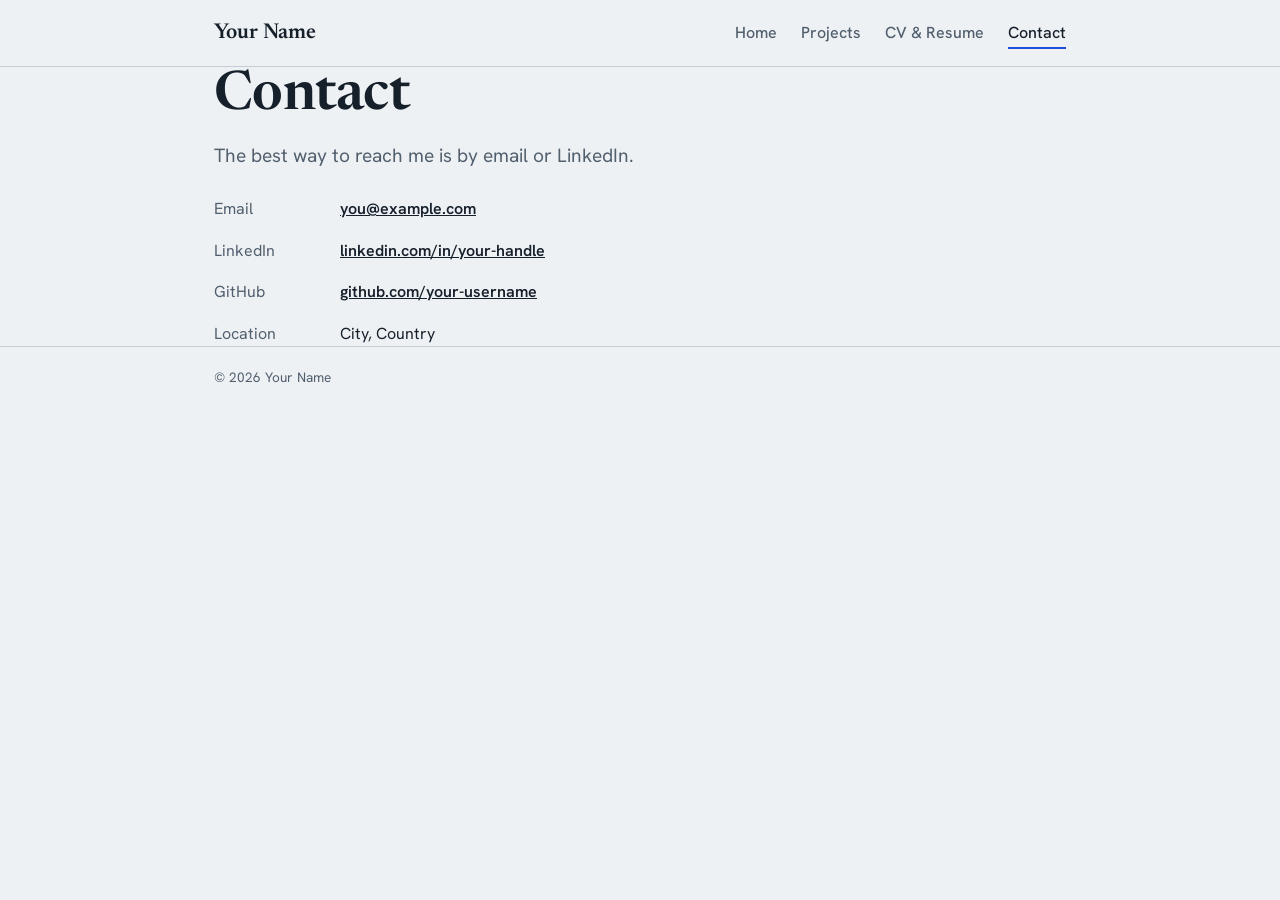
==== contact.html @ a4df294e "Update contact information in contact.html" ====
<!DOCTYPE html>
<html lang="en">
<head>
<meta charset="utf-8">
<meta name="viewport" content="width=device-width, initial-scale=1">
<title>Contact – Your Name</title>
<meta name="description" content="How to get in touch with Zach.">
<link rel="preconnect" href="https://fonts.googleapis.com">
<link rel="preconnect" href="https://fonts.gstatic.com" crossorigin>
<link href="https://fonts.googleapis.com/css2?family=Newsreader:opsz,wght@6..72,400;6..72,600&family=Hanken+Grotesk:wght@400;500;600&display=swap" rel="stylesheet">
<link rel="stylesheet" href="style.css">
</head>
<body>
<header>
  <div class="wrap">
    <a class="brand" href="index.html">Your Name</a>
    <nav aria-label="Main">
      <ul>
        <li><a href="index.html">Home</a></li>
        <li><a href="projects.html">Projects</a></li>
        <li><a href="cv.html">CV &amp; Resume</a></li>
        <li><a href="contact.html" aria-current="page">Contact</a></li>
      </ul>
    </nav>
  </div>
</header>

<main class="wrap">
  <h1>Contact</h1>
  <p class="lead">The best way to reach me is by email or LinkedIn.</p>
  <ul class="contact-list">
    <li><span>Email</span><a href="mailto:zachary.zcb@gmail.com">you@example.com</a></li>
    <li><span>LinkedIn</span><a href="https://www.linkedin.com/in/zachary-brooks-18692b203/" target="_blank" rel="noopener">linkedin.com/in/your-handle</a></li>
    <li><span>GitHub</span><a href="https://github.com/zachzcb3" target="_blank" rel="noopener">github.com/your-username</a></li>
    <li><span>Location</span>City, Country</li>
  </ul>
</main>

<footer><div class="wrap">&copy; <span id="y"></span> Your Name</div></footer>
<script>document.getElementById('y').textContent=new Date().getFullYear();</script>
</body>
</html>
---- style.css ----
:root{
  --bg:#EEF1F4; --panel:#E2E8EE; --ink:#16202B; --muted:#52606E; --line:#C5CED8; --accent:#1F4FD8; --accent-ink:#fff;
  --serif:"Newsreader",Georgia,serif; --sans:"Hanken Grotesk",system-ui,sans-serif;
}
@media (prefers-color-scheme:dark){
  :root{--bg:#0F1620;--panel:#18222F;--ink:#E7ECF2;--muted:#9AA8B8;--line:#2A3646;--accent:#6D93FF;--accent-ink:#0F1620}
}
*{box-sizing:border-box}
body{margin:0;background:var(--bg);color:var(--ink);font:400 1rem/1.6 var(--sans)}
a{color:inherit}
:focus-visible{outline:3px solid var(--accent);outline-offset:3px}
.wrap{max-width:900px;margin:0 auto;padding:0 1.5rem}

/* header + nav */
header{border-bottom:1px solid var(--line)}
header .wrap{display:flex;justify-content:space-between;align-items:center;flex-wrap:wrap;gap:.75rem 2rem;padding-top:1.25rem;padding-bottom:1.25rem}
.brand{font:600 1.35rem var(--serif);text-decoration:none}
nav ul{display:flex;gap:1.5rem;list-style:none;margin:0;padding:0}
nav a{text-decoration:none;color:var(--muted);font-weight:500;padding:.25rem 0}
nav a:hover{color:var(--ink)}
nav a[aria-current="page"]{color:var(--ink);border-bottom:2px solid var(--accent)}

main{padding:3.5rem 0 4rem}
h1{font:600 clamp(2.2rem,6vw,3.4rem)/1.08 var(--serif);margin:0 0 1rem;letter-spacing:-.01em}
h2{font:600 1.6rem/1.2 var(--serif);margin:3rem 0 1.25rem;padding-bottom:.5rem;border-bottom:1px solid var(--line)}
h3{font:600 1.15rem/1.3 var(--sans);margin:0}
p{max-width:68ch;margin:0 0 1rem}
.lead{font-size:1.2rem;color:var(--muted)}
.muted{color:var(--muted)}

/* buttons */
.actions{display:flex;flex-wrap:wrap;gap:.75rem;margin-top:1.75rem}
.btn{display:inline-block;padding:.7rem 1.2rem;border:1.5px solid var(--ink);border-radius:6px;text-decoration:none;font-weight:600}
.btn:hover{background:var(--panel)}
.btn.primary{background:var(--accent);border-color:var(--accent);color:var(--accent-ink)}
.btn.primary:hover{filter:brightness(1.08);background:var(--accent)}

/* CV timeline */
.job{display:grid;grid-template-columns:130px 1fr;gap:1.5rem;padding-bottom:1.75rem;margin-bottom:1.75rem;border-bottom:1px dashed var(--line)}
.job:last-child{border:0;margin-bottom:0}
.dates{color:var(--muted);font-size:.9rem;padding-top:.2rem}
.org{color:var(--muted);margin:0 0 .6rem}
.job ul{margin:0;padding-left:1.1rem}
.job li{margin-bottom:.35rem;max-width:68ch}
.tags{display:flex;flex-wrap:wrap;gap:.5rem;padding:0;list-style:none;margin:.75rem 0 0}
.tags li{background:var(--panel);padding:.2rem .75rem;border-radius:99px;font-size:.88rem}

/* projects */
.project{padding:1.5rem 0;border-bottom:1px solid var(--line)}
.project:first-of-type{padding-top:0}
.project h3{font-size:1.3rem;margin-bottom:.4rem}
.project p{margin-bottom:.5rem}
.project .links{display:flex;gap:1.25rem;margin-top:.75rem;font-weight:600}
.project .links a{color:var(--accent)}

/* contact */
.contact-list{list-style:none;padding:0;margin:1.5rem 0 0;display:grid;gap:1rem}
.contact-list li{display:grid;grid-template-columns:110px 1fr;gap:1rem}
.contact-list span{color:var(--muted)}
.contact-list a{font-weight:600}

footer{border-top:1px solid var(--line);color:var(--muted);font-size:.85rem}
footer .wrap{padding-top:1.25rem;padding-bottom:1.25rem}

@media (max-width:640px){
  .job,.contact-list li{grid-template-columns:1fr;gap:.25rem}
  main{padding-top:2.5rem}
}
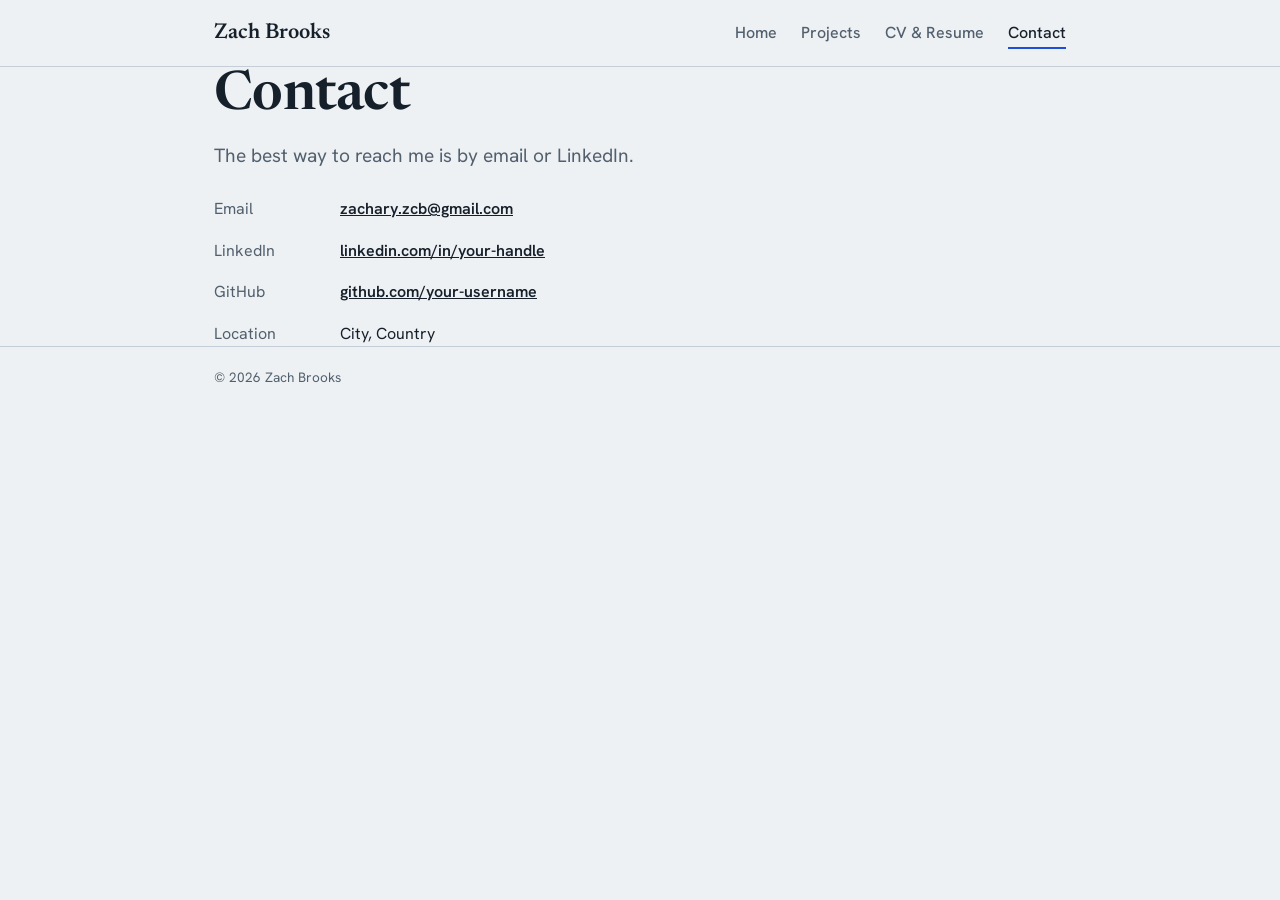
==== commit c9575c5f: "Update contact.html" ====
--- a/contact.html
+++ b/contact.html
@@ -3,7 +3,7 @@
 <head>
 <meta charset="utf-8">
 <meta name="viewport" content="width=device-width, initial-scale=1">
-<title>Contact – Your Name</title>
+<title>Contact – Zach Brooks</title>
 <meta name="description" content="How to get in touch with Zach.">
 <link rel="preconnect" href="https://fonts.googleapis.com">
 <link rel="preconnect" href="https://fonts.gstatic.com" crossorigin>
@@ -13,7 +13,7 @@
 <body>
 <header>
   <div class="wrap">
-    <a class="brand" href="index.html">Your Name</a>
+    <a class="brand" href="index.html">Zach Brooks</a>
     <nav aria-label="Main">
       <ul>
         <li><a href="index.html">Home</a></li>
@@ -29,14 +29,14 @@
   <h1>Contact</h1>
   <p class="lead">The best way to reach me is by email or LinkedIn.</p>
   <ul class="contact-list">
-    <li><span>Email</span><a href="mailto:zachary.zcb@gmail.com">you@example.com</a></li>
+    <li><span>Email</span><a href="mailto:zachary.zcb@gmail.com">zachary.zcb@gmail.com</a></li>
     <li><span>LinkedIn</span><a href="https://www.linkedin.com/in/zachary-brooks-18692b203/" target="_blank" rel="noopener">linkedin.com/in/your-handle</a></li>
     <li><span>GitHub</span><a href="https://github.com/zachzcb3" target="_blank" rel="noopener">github.com/your-username</a></li>
     <li><span>Location</span>City, Country</li>
   </ul>
 </main>
 
-<footer><div class="wrap">&copy; <span id="y"></span> Your Name</div></footer>
+<footer><div class="wrap">&copy; <span id="y"></span> Zach Brooks</div></footer>
 <script>document.getElementById('y').textContent=new Date().getFullYear();</script>
 </body>
 </html>
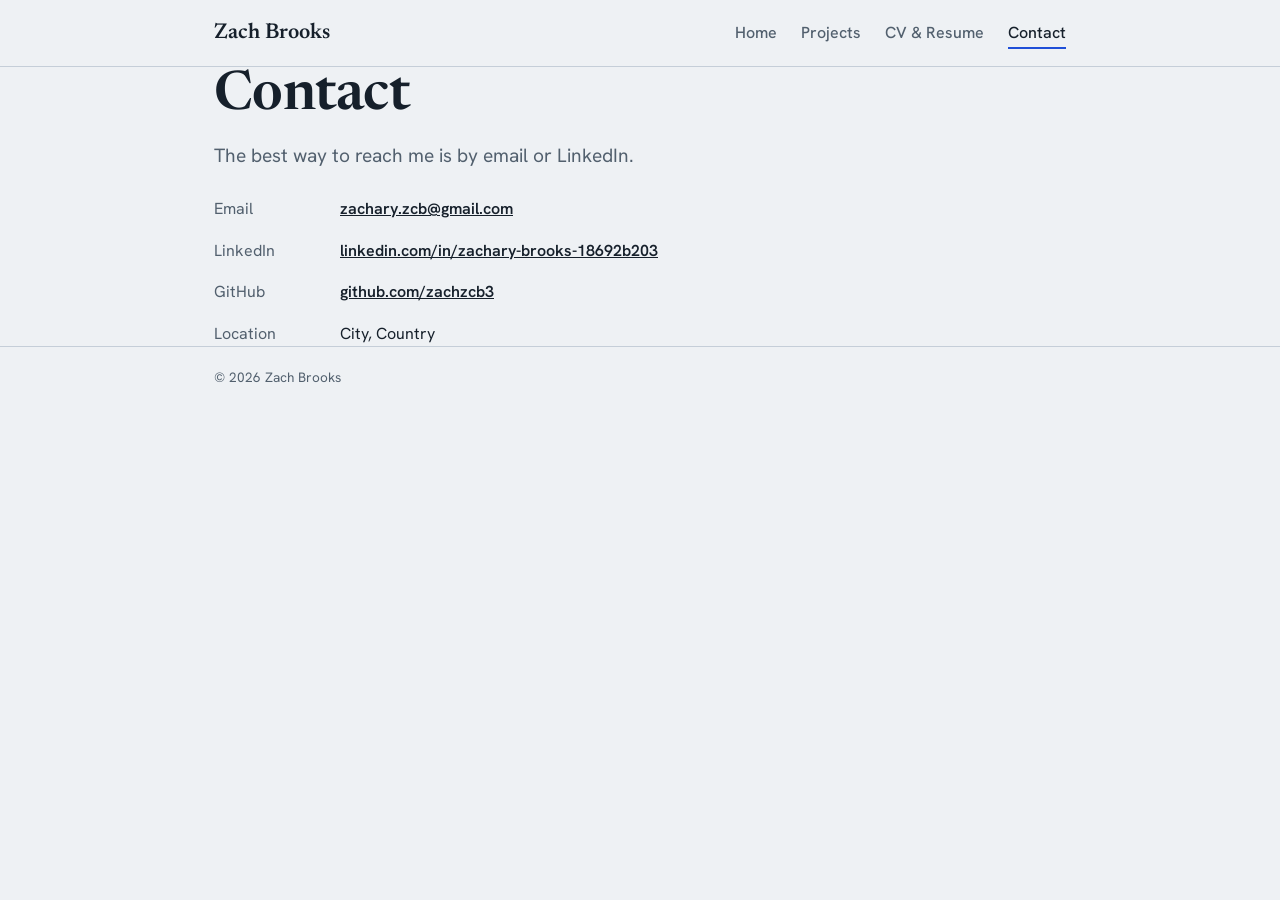
==== commit 181b0365: "Update LinkedIn and GitHub links in contact.html" ====
--- a/contact.html
+++ b/contact.html
@@ -30,8 +30,8 @@
   <p class="lead">The best way to reach me is by email or LinkedIn.</p>
   <ul class="contact-list">
     <li><span>Email</span><a href="mailto:zachary.zcb@gmail.com">zachary.zcb@gmail.com</a></li>
-    <li><span>LinkedIn</span><a href="https://www.linkedin.com/in/zachary-brooks-18692b203/" target="_blank" rel="noopener">linkedin.com/in/your-handle</a></li>
-    <li><span>GitHub</span><a href="https://github.com/zachzcb3" target="_blank" rel="noopener">github.com/your-username</a></li>
+    <li><span>LinkedIn</span><a href="https://www.linkedin.com/in/zachary-brooks-18692b203/" target="_blank" rel="noopener">linkedin.com/in/zachary-brooks-18692b203</a></li>
+    <li><span>GitHub</span><a href="https://github.com/zachzcb3" target="_blank" rel="noopener">github.com/zachzcb3</a></li>
     <li><span>Location</span>City, Country</li>
   </ul>
 </main>
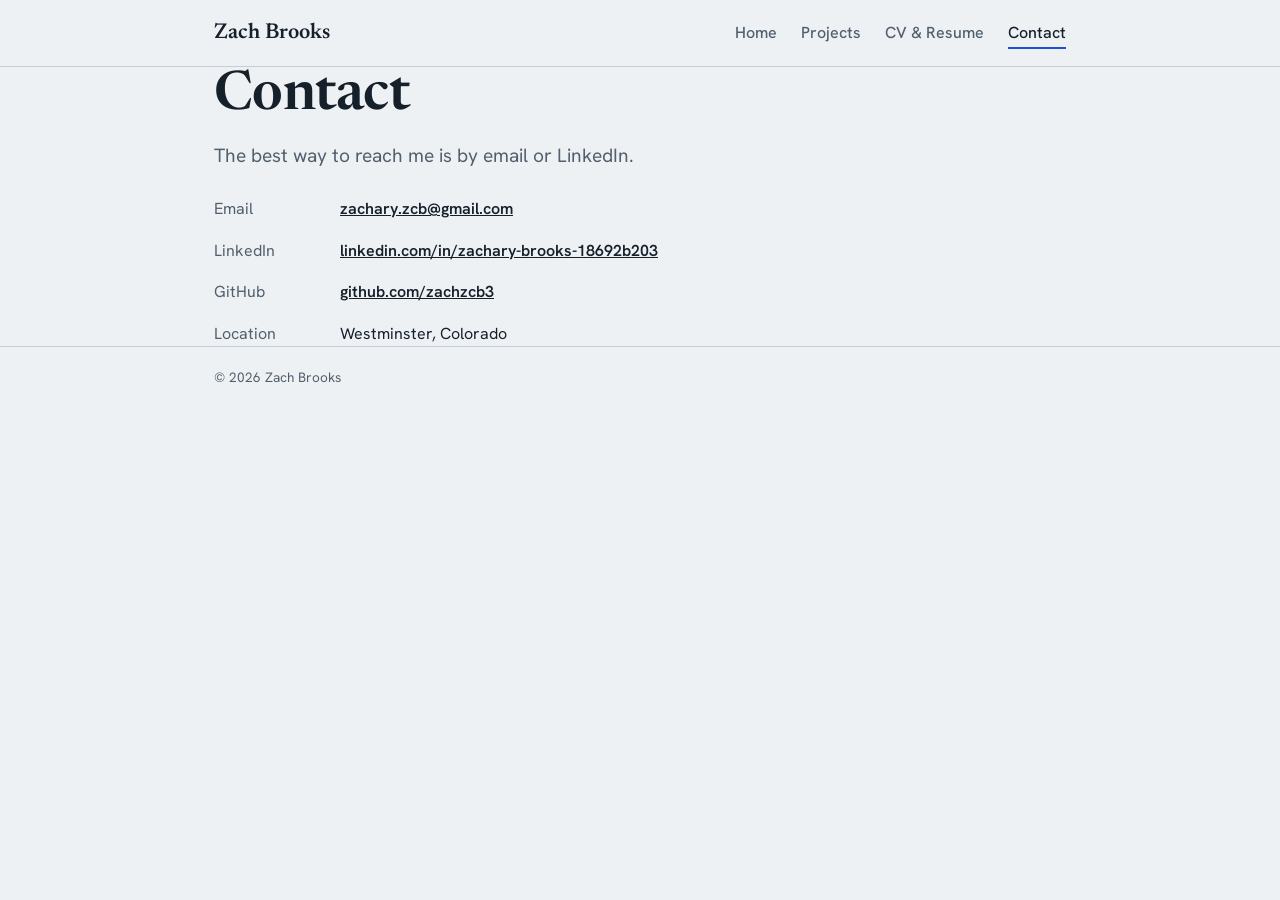
==== commit e740f1a7: "Update location in contact.html" ====
--- a/contact.html
+++ b/contact.html
@@ -32,7 +32,7 @@
     <li><span>Email</span><a href="mailto:zachary.zcb@gmail.com">zachary.zcb@gmail.com</a></li>
     <li><span>LinkedIn</span><a href="https://www.linkedin.com/in/zachary-brooks-18692b203/" target="_blank" rel="noopener">linkedin.com/in/zachary-brooks-18692b203</a></li>
     <li><span>GitHub</span><a href="https://github.com/zachzcb3" target="_blank" rel="noopener">github.com/zachzcb3</a></li>
-    <li><span>Location</span>City, Country</li>
+    <li><span>Location</span>Westminster, Colorado</li>
   </ul>
 </main>
 
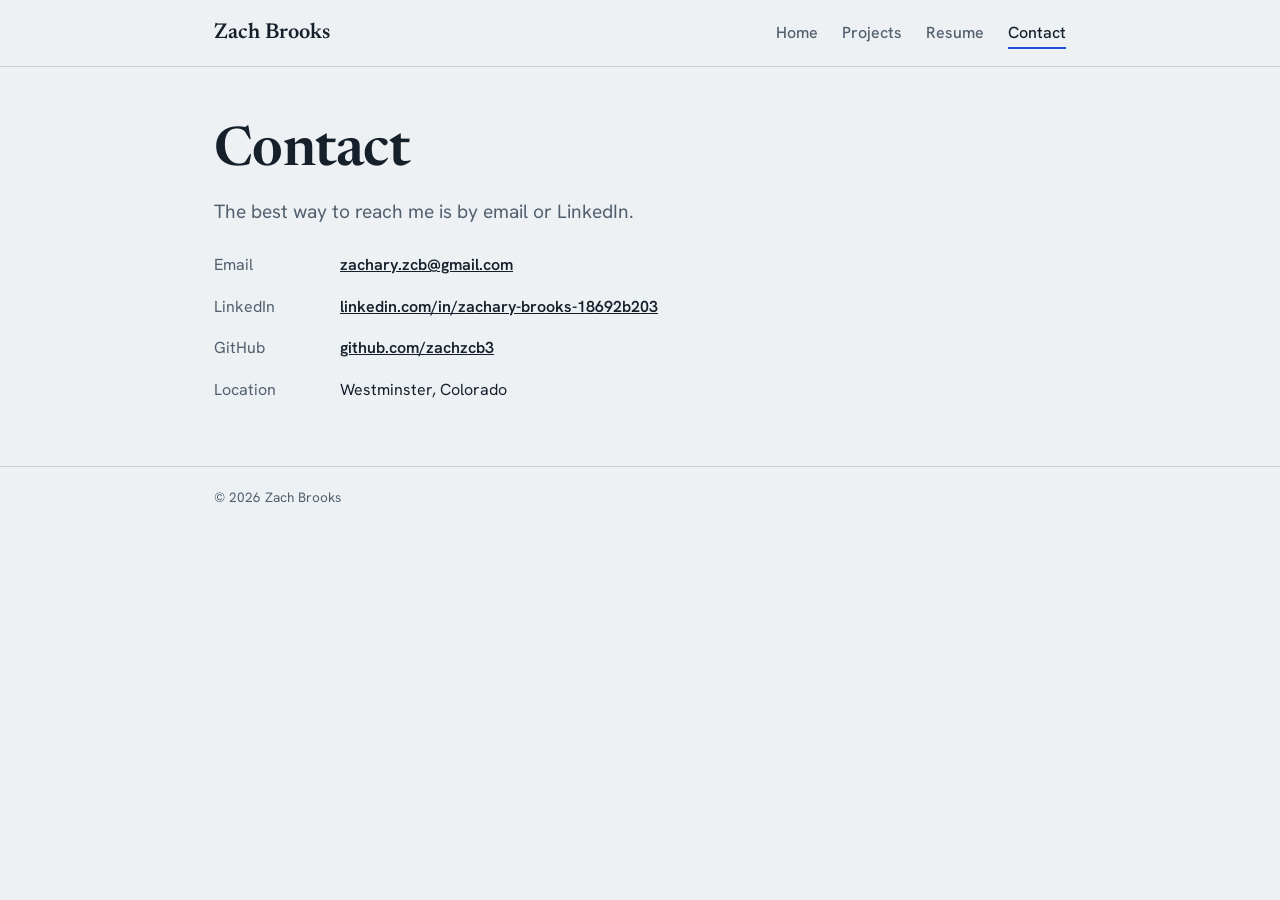
==== commit bfd52150: "Change 'CV & Resume' link text to 'Resume'" ====
--- a/contact.html
+++ b/contact.html
@@ -18,7 +18,7 @@
       <ul>
         <li><a href="index.html">Home</a></li>
         <li><a href="projects.html">Projects</a></li>
-        <li><a href="cv.html">CV &amp; Resume</a></li>
+        <li><a href="cv.html">Resume</a></li>
         <li><a href="contact.html" aria-current="page">Contact</a></li>
       </ul>
     </nav>
--- a/style.css
+++ b/style.css
@@ -16,11 +16,11 @@
 header .wrap{display:flex;justify-content:space-between;align-items:center;flex-wrap:wrap;gap:.75rem 2rem;padding-top:1.25rem;padding-bottom:1.25rem}
 .brand{font:600 1.35rem var(--serif);text-decoration:none}
 nav ul{display:flex;gap:1.5rem;list-style:none;margin:0;padding:0}
-nav a{text-decoration:none;color:var(--muted);font-weight:500;padding:.25rem 0}
+nav a{white-space:nowrap;text-decoration:none;color:var(--muted);font-weight:500;padding:.25rem 0}
 nav a:hover{color:var(--ink)}
 nav a[aria-current="page"]{color:var(--ink);border-bottom:2px solid var(--accent)}
 
-main{padding:3.5rem 0 4rem}
+main.wrap{padding-top:3.5rem;padding-bottom:4rem}
 h1{font:600 clamp(2.2rem,6vw,3.4rem)/1.08 var(--serif);margin:0 0 1rem;letter-spacing:-.01em}
 h2{font:600 1.6rem/1.2 var(--serif);margin:3rem 0 1.25rem;padding-bottom:.5rem;border-bottom:1px solid var(--line)}
 h3{font:600 1.15rem/1.3 var(--sans);margin:0}
@@ -62,7 +62,13 @@
 footer{border-top:1px solid var(--line);color:var(--muted);font-size:.85rem}
 footer .wrap{padding-top:1.25rem;padding-bottom:1.25rem}
 
+.intro{display:grid;grid-template-columns:1fr 300px;gap:2rem;align-items:center;margin-bottom:1.5rem}
+.intro-text p:last-child{margin-bottom:0}
+.intro-photo{width:300px;height:300px;object-fit:cover;object-position:50% 25%;border-radius:12px;border:3px solid var(--line)}
 @media (max-width:640px){
   .job,.contact-list li{grid-template-columns:1fr;gap:.25rem}
-  main{padding-top:2.5rem}
+  main.wrap{padding-top:2.5rem}
+  nav ul{gap:1rem;flex-wrap:wrap}
+  .intro{grid-template-columns:1fr}
+  .intro-photo{order:-1;width:140px;height:140px}
 }
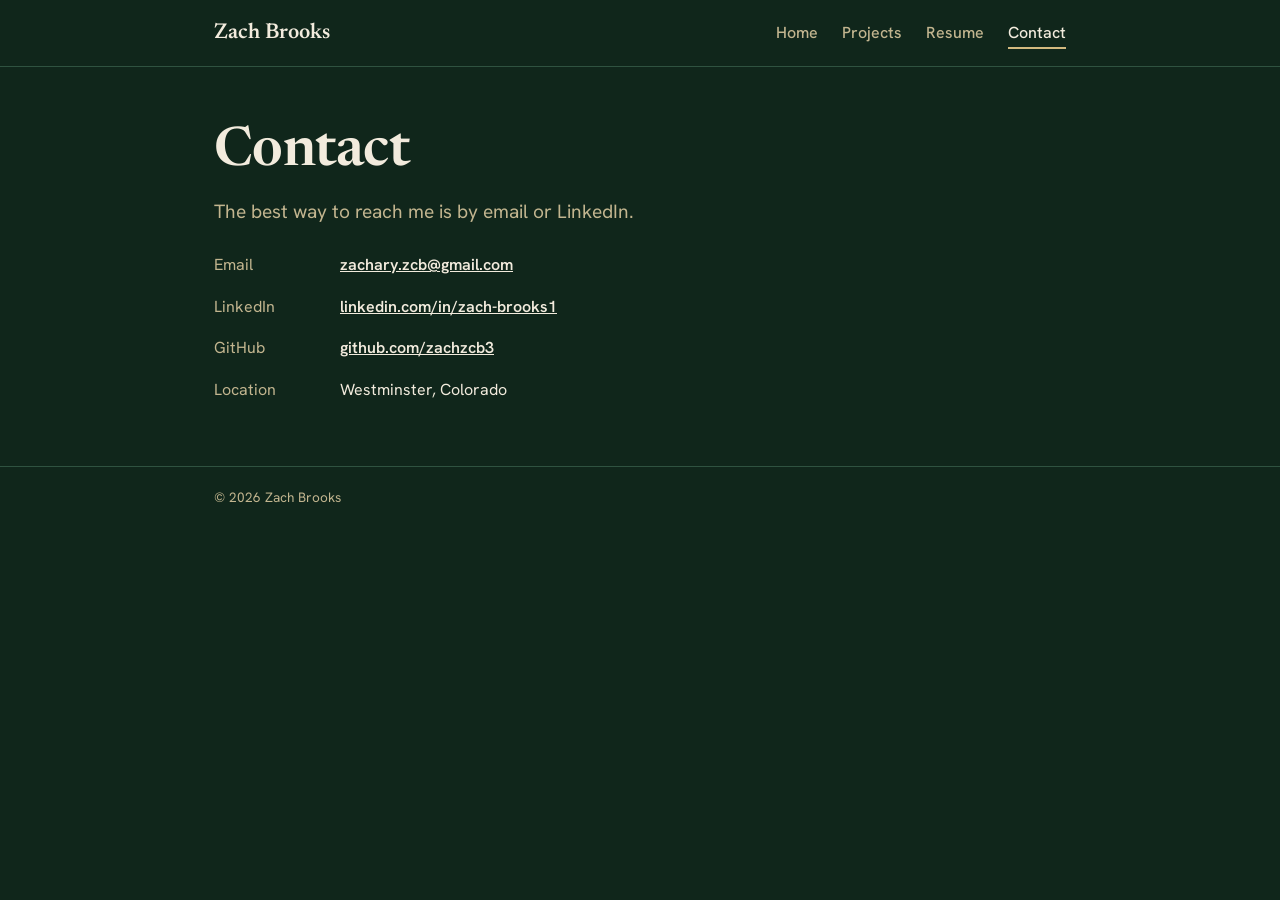
==== commit f47e4aaf: "Update LinkedIn link in contact.html" ====
--- a/contact.html
+++ b/contact.html
@@ -30,7 +30,7 @@
   <p class="lead">The best way to reach me is by email or LinkedIn.</p>
   <ul class="contact-list">
     <li><span>Email</span><a href="mailto:zachary.zcb@gmail.com">zachary.zcb@gmail.com</a></li>
-    <li><span>LinkedIn</span><a href="https://www.linkedin.com/in/zachary-brooks-18692b203/" target="_blank" rel="noopener">linkedin.com/in/zachary-brooks-18692b203</a></li>
+    <li><span>LinkedIn</span><a href="www.linkedin.com/in/zach-brooks1" target="_blank" rel="noopener">linkedin.com/in/zach-brooks1</a></li>
     <li><span>GitHub</span><a href="https://github.com/zachzcb3" target="_blank" rel="noopener">github.com/zachzcb3</a></li>
     <li><span>Location</span>Westminster, Colorado</li>
   </ul>
--- a/style.css
+++ b/style.css
@@ -1,9 +1,8 @@
 :root{
-  --bg:#EEF1F4; --panel:#E2E8EE; --ink:#16202B; --muted:#52606E; --line:#C5CED8; --accent:#1F4FD8; --accent-ink:#fff;
+  color-scheme:dark;
+  --bg:#10261B; --panel:#183526; --ink:#F2EBDD; --muted:#C2B58F; --line:#2F5240;
+  --accent:#D2B97F;--btn:#B3202B; --btn-ink:#fff;
   --serif:"Newsreader",Georgia,serif; --sans:"Hanken Grotesk",system-ui,sans-serif;
-}
-@media (prefers-color-scheme:dark){
-  :root{--bg:#0F1620;--panel:#18222F;--ink:#E7ECF2;--muted:#9AA8B8;--line:#2A3646;--accent:#6D93FF;--accent-ink:#0F1620}
 }
 *{box-sizing:border-box}
 body{margin:0;background:var(--bg);color:var(--ink);font:400 1rem/1.6 var(--sans)}
@@ -32,8 +31,8 @@
 .actions{display:flex;flex-wrap:wrap;gap:.75rem;margin-top:1.75rem}
 .btn{display:inline-block;padding:.7rem 1.2rem;border:1.5px solid var(--ink);border-radius:6px;text-decoration:none;font-weight:600}
 .btn:hover{background:var(--panel)}
-.btn.primary{background:var(--accent);border-color:var(--accent);color:var(--accent-ink)}
-.btn.primary:hover{filter:brightness(1.08);background:var(--accent)}
+.btn.primary{background:var(--btn);border-color:var(--btn);color:var(--btn-ink)}
+.btn.primary:hover{filter:brightness(1.15);background:var(--btn)}
 
 /* CV timeline */
 .job{display:grid;grid-template-columns:130px 1fr;gap:1.5rem;padding-bottom:1.75rem;margin-bottom:1.75rem;border-bottom:1px dashed var(--line)}
@@ -71,4 +70,8 @@
   nav ul{gap:1rem;flex-wrap:wrap}
   .intro{grid-template-columns:1fr}
   .intro-photo{order:-1;width:140px;height:140px}
+  .stack{display:grid;gap:1.5rem;margin-top:1.25rem;justify-items:start}
+.stack figure{margin:2;max-width:100%}
+.stack img{display:block;max-width:100%;height:auto;border-radius:8px;border:1px solid var(--line)}
+.stack figcaption{font-size:.88rem;color:var(--muted);margin-top:.4rem}
 }
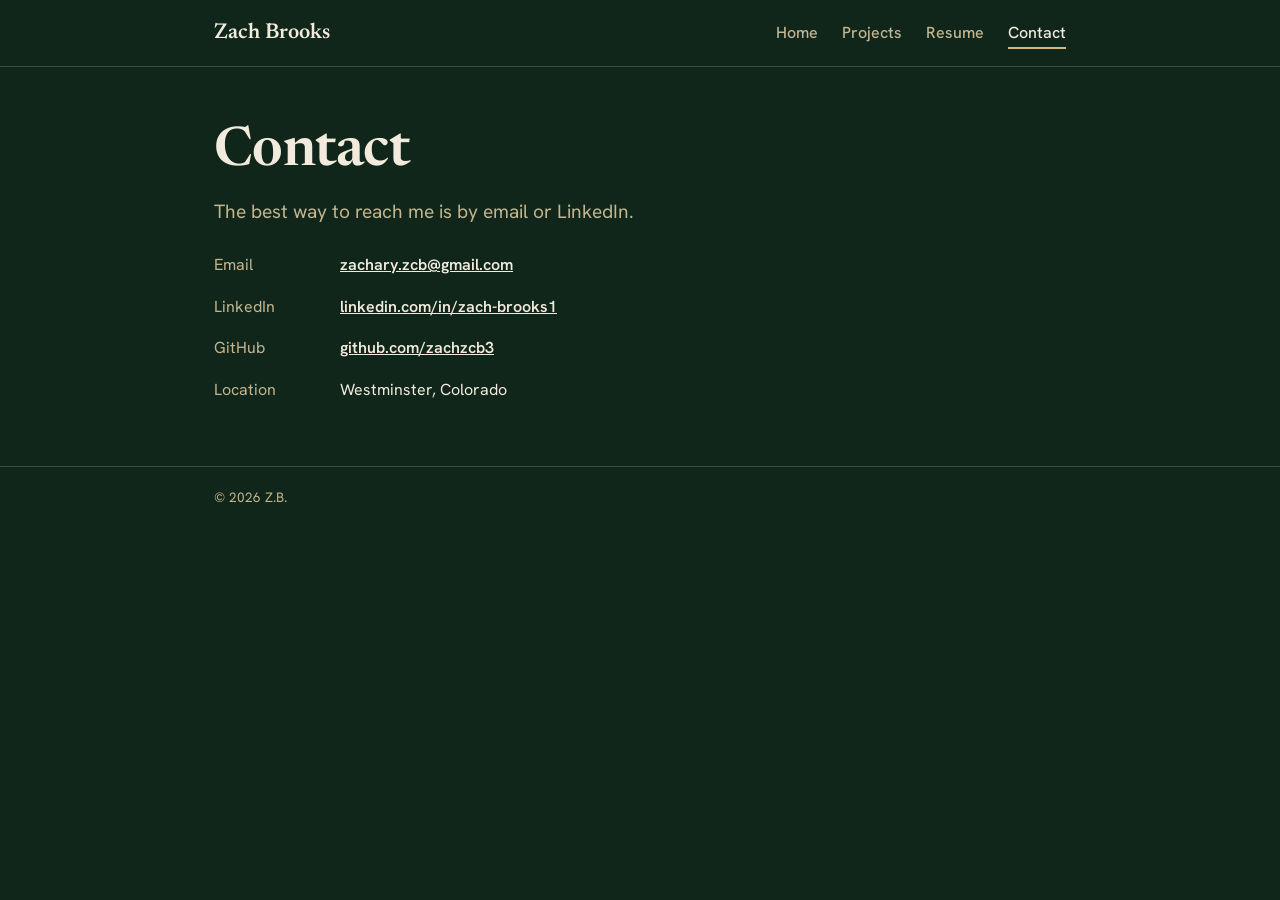
==== commit bb064f57: "Update footer name from 'Zach Brooks' to 'Z.B.'" ====
--- a/contact.html
+++ b/contact.html
@@ -30,13 +30,13 @@
   <p class="lead">The best way to reach me is by email or LinkedIn.</p>
   <ul class="contact-list">
     <li><span>Email</span><a href="mailto:zachary.zcb@gmail.com">zachary.zcb@gmail.com</a></li>
-    <li><span>LinkedIn</span><a href="www.linkedin.com/in/zach-brooks1" target="_blank" rel="noopener">linkedin.com/in/zach-brooks1</a></li>
+    <li><span>LinkedIn</span><a href="https://www.linkedin.com/in/zach-brooks1" target="_blank" rel="noopener">linkedin.com/in/zach-brooks1</a></li>
     <li><span>GitHub</span><a href="https://github.com/zachzcb3" target="_blank" rel="noopener">github.com/zachzcb3</a></li>
     <li><span>Location</span>Westminster, Colorado</li>
   </ul>
 </main>
 
-<footer><div class="wrap">&copy; <span id="y"></span> Zach Brooks</div></footer>
+<footer><div class="wrap">&copy; <span id="y"></span> Z.B.</div></footer>
 <script>document.getElementById('y').textContent=new Date().getFullYear();</script>
 </body>
 </html>
--- a/style.css
+++ b/style.css
@@ -64,14 +64,55 @@
 .intro{display:grid;grid-template-columns:1fr 300px;gap:2rem;align-items:center;margin-bottom:1.5rem}
 .intro-text p:last-child{margin-bottom:0}
 .intro-photo{width:300px;height:300px;object-fit:cover;object-position:50% 25%;border-radius:12px;border:3px solid var(--line)}
+
+/* projects: gallery, stacked photos, captions */
+.gallery{display:grid;gap:2.5rem;margin-top:1.5rem}
+.gallery figure,.stack figure{margin:0}
+.gallery img,.stack img{display:block;max-width:100%;height:auto;margin:0 auto;border-radius:8px;border:1px solid var(--line)}
+.stack{display:grid;gap:1.75rem;margin-top:1.25rem}
+figcaption{font-size:.9rem;color:var(--muted);margin:.6rem auto 0;max-width:68ch;line-height:1.5}
+figcaption pre{text-align:left;white-space:pre-wrap;overflow-wrap:anywhere;background:var(--panel);border:1px solid var(--line);border-radius:6px;padding:.6rem .8rem;margin:.6rem 0;font-size:.82rem;color:var(--ink)}
+.pdf-embed{display:block;width:100%;height:420px;border:1px solid var(--line);border-radius:8px;background:var(--panel)}
+
+/* centered projects page */
+.projects{text-align:center}
+.projects p{margin-left:auto;margin-right:auto}
+.projects .tags,.projects .links{justify-content:center}
+
 @media (max-width:640px){
   .job,.contact-list li{grid-template-columns:1fr;gap:.25rem}
   main.wrap{padding-top:2.5rem}
   nav ul{gap:1rem;flex-wrap:wrap}
   .intro{grid-template-columns:1fr}
   .intro-photo{order:-1;width:140px;height:140px}
-  .stack{display:grid;gap:1.5rem;margin-top:1.25rem;justify-items:start}
-.stack figure{margin:2;max-width:100%}
-.stack img{display:block;max-width:100%;height:auto;border-radius:8px;border:1px solid var(--line)}
-.stack figcaption{font-size:.88rem;color:var(--muted);margin-top:.4rem}
+  .pdf-embed{height:300px}
 }
+
+/* click-to-open stacked gallery */
+.gallery-toggle{margin-top:1.25rem}
+.gallery-toggle>summary{list-style:none;cursor:pointer;display:block;text-align:center}
+.gallery-toggle>summary::-webkit-details-marker{display:none}
+.thumb-stack{position:relative;display:block;width:min(320px,75vw);aspect-ratio:16/10;margin:1rem auto 1.4rem}
+.thumb-stack img{position:absolute;inset:0;width:100%;height:100%;object-fit:cover;border-radius:8px;border:2px solid var(--line);background:var(--panel);box-shadow:0 4px 12px rgba(0,0,0,.35);transition:transform .2s}
+.thumb-stack img:nth-child(1){transform:translate(-16px,-14px) rotate(-3deg)}
+.thumb-stack img:nth-child(2){transform:translate(-8px,-7px) rotate(-1.5deg)}
+.gallery-toggle>summary:hover .thumb-stack img:nth-child(1){transform:translate(-22px,-18px) rotate(-5deg)}
+.gallery-toggle>summary:hover .thumb-stack img:nth-child(2){transform:translate(-11px,-9px) rotate(-2.5deg)}
+.summary-label{display:block;font-weight:600;color:var(--accent)}
+.summary-label small{display:block;font-weight:400;color:var(--muted);font-size:.85rem}
+.gallery-toggle[open] .when-closed,.gallery-toggle:not([open]) .when-open{display:none}
+.gallery-toggle[open]>summary{margin-bottom:1rem}
+@media (prefers-reduced-motion:reduce){.thumb-stack img{transition:none}}
+
+/* printing */
+@page{margin:.6in}
+@media print{
+  :root{color-scheme:light;--bg:#fff;--panel:#f3f3f3;--ink:#000;--muted:#333;--line:#bbb;--accent:#14532d;--btn:#14532d}
+  body{background:#fff;color:#000;font-size:11pt}
+  header nav,footer,.pdf-embed,.gallery-toggle>summary{display:none}
+  main.wrap{max-width:none;padding:0}
+  figure{break-inside:avoid}
+  h1,h3{break-after:avoid}
+  img{max-width:100%;max-height:8.5in;object-fit:contain}
+  a{text-decoration:none}
+}
